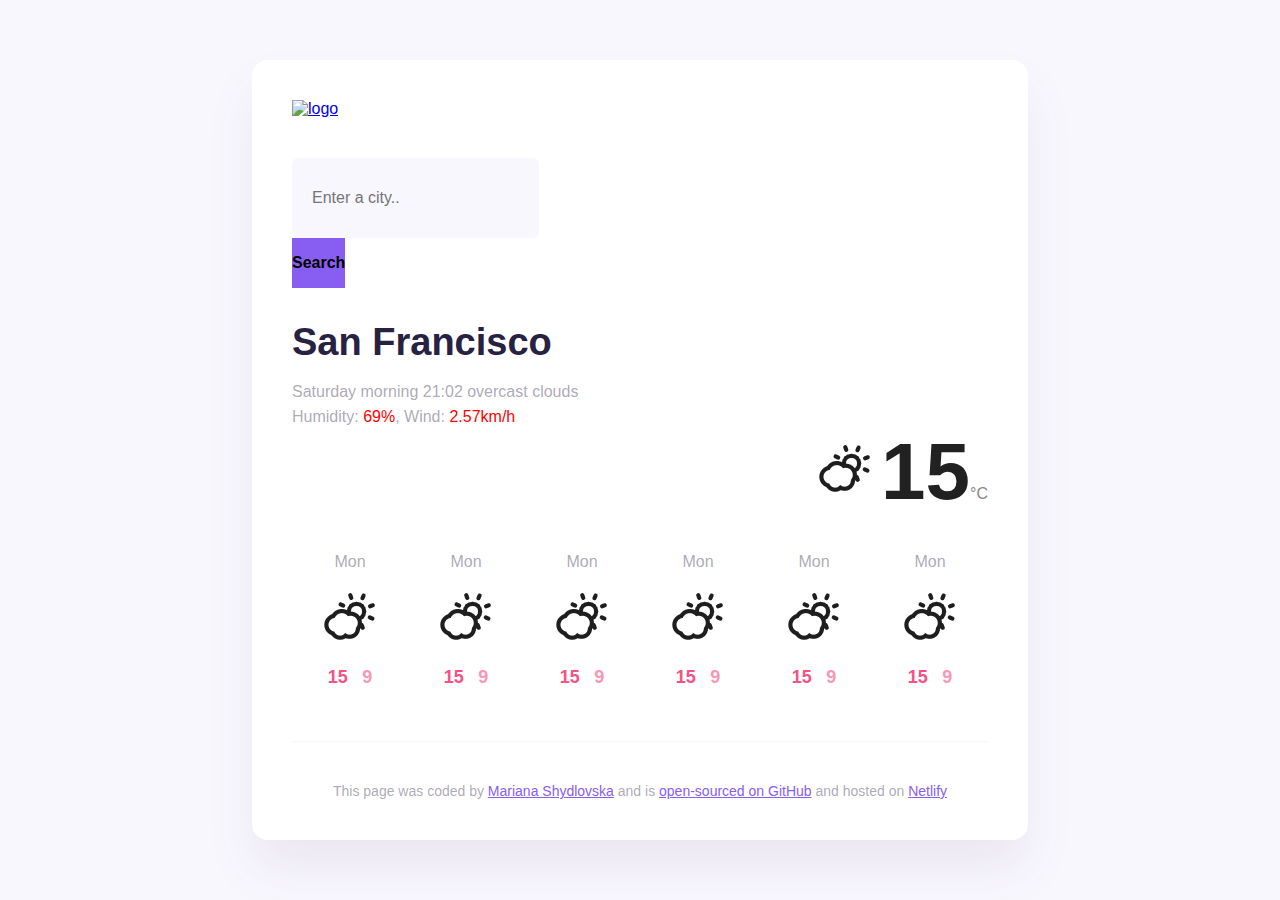
==== index.html @ 793f06bf "fix: capitalize description" ====
<!DOCTYPE html>
<html lang="en">
<head>
	<meta charset="UTF-8">
	<meta http-equiv="X-UA-Compatible" content="IE=edge">
	<meta name="viewport" content="width=device-width, initial-scale=1.0">
	<title>Check weather</title>
	<link href="https://cdn.jsdelivr.net/npm/bootstrap@5.3.0-alpha1/dist/css/bootstrap.min.css" rel="stylesheet" integrity="sha384-GLhlTQ8iRABdZLl6O3oVMWSktQOp6b7In1Zl3/Jr59b6EGGoI1aFkw7cmDA6j6gD" crossorigin="anonymous">
	<link rel="stylesheet" href="src/style.css">
	<script src="https://unpkg.com/axios@1.1.2/dist/axios.min.js"></script>
</head>
<body>
	<div class="app">
		<div class="container">
			<div class="weather-app">
				<div><a href="https://www.shecodes.io/"><img src="https://www.shecodes.io/assets/branding/logo-shecodes-f9fa0540d113c086f61eb6e89466c0cbd24a42163b6a96d4b01da078803f53ee.png" alt="logo" width="150"></a></div>
				<form action="submit" class="search">
					<div class="row">
						<div class="col-9">
							<input type="text" placeholder="Enter a city.." class="form-control search-input search__input" id="search-input">
						</div>
						<div class="col-3 button-container">
							<input type="submit" class="btn btn-primary w-100 search__button" value="Search" id="search-button">
						</div>
					</div>
				</form>
				<div class="main">
					<div class="row main__left">
						<div class="col-6 ">
						<h1 class="main__city-name">San Francisco</h1>
						<ul class="main__properties">
							<li>Saturday morning 21:02 <span id="sky">overcast clouds</span></li>
							<li>Humidity: <span class="red"><span id="humidity">69</span>%</span>, Wind: <spam class="red"><span id="wind">2.57</span>km/h</spam></li>
						</ul>
						</div>
						<div class="col-6 main__right">
							<span class="main__logo"><img src="/src/img/download.png" alt="sun"></span>
							<span class=""><span class="main__temperature" id="current-temperature">15</span>°C</span>
						</div>
					</div>
				</div>
				<div class="forecast">
					<div class="forecast__flex">
						<div class="forecast__item">
							<div class="forecast__day">
								Mon
							</div>
							<img src="/src/img/download.png" alt="icon" class="forecast__logo">
							<div class="forecast__temperature">
								<span class="forecast__max-temp">15</span>
								<span class="forecast__min-temp">9</span>
							</div>
						</div>
						<div class="col">
							<div class="forecast__day">
								Mon
							</div>
							<img src="/src/img/download.png" alt="icon" class="forecast__logo">
							<div class="forecast__temperature">
								<span class="forecast__max-temp">15</span>
								<span class="forecast__min-temp">9</span>
							</div>
						</div>
						<div class="col">
							<div class="forecast__day">
								Mon
							</div>
							<img src="/src/img/download.png" alt="icon" class="forecast__logo">
							<div class="forecast__temperature">
								<span class="forecast__max-temp">15</span>
								<span class="forecast__min-temp">9</span>
							</div>
						</div>
						<div class="col">
							<div class="forecast__day">
								Mon
							</div>
							<img src="/src/img/download.png" alt="icon" class="forecast__logo">
							<div class="forecast__temperature">
								<span class="forecast__max-temp">15</span>
								<span class="forecast__min-temp">9</span>
							</div>
						</div>
						<div class="col">
							<div class="forecast__day">
								Mon
							</div>
							<img src="/src/img/download.png" alt="icon" class="forecast__logo">
							<div class="forecast__temperature">
								<span class="forecast__max-temp">15</span>
								<span class="forecast__min-temp">9</span>
							</div>
						</div>
						<div class="col">
							<div class="forecast__day">
								Mon
							</div>
							<img src="/src/img/download.png" alt="icon" class="forecast__logo">
							<div class="forecast__temperature">
								<span class="forecast__max-temp">15</span>
								<span class="forecast__min-temp">9</span>
							</div>
						</div>
					</div>
				</div>
				<footer>
					<div class="weather-footer">
						This page was coded by
						<a href="https://www.linkedin.com/in/mariana-shy">Mariana Shydlovska</a>
						and is
						<a href="https://github.com/MarianaShy/Weather-App-7">open-sourced on GitHub</a>
						and hosted on <a href="https://64307c6b2a64ab2b871bf6d4--elegant-lebkuchen-bdbf1b.netlify.app/">Netlify</a>
					</div>
				</footer>
			</div>
		</div>
	</div>
	<script src="src/index.js"></script>
</body>
</html>
---- src/style.css ----
html{
	scroll-behavior: smooth;
	background-color: #F9F7FE;
}
body{
	background-color: #F9F7FE;
	
}
.container{
	margin: 40px auto;
	padding: 0 12px 0 12px;

}
.weather-app{
	border-radius: 16px;
	box-shadow: 0 30px 50px rgba(65,50,100,.08);
	color: #878787;
	font-family: Cerebri-Sans,Helvetica,Arial,sans-serif;
	padding: 40px;
	background-color: #fff;
	
}
.app{
	margin: 60px auto;
	max-width: 800px;

}
.search{
	margin-top: 40px;
	margin-bottom: 30px;
}
.search__input{
	background: #f9f7fe;
	border: none;
	border-radius: 6px;
	color: #D9D5DC;
	display: inline-block;
	font-size: 16px;
	height: 50px;
	line-height: 20px;
	padding: 15px 20px;
}
.search__button{
	background: #885df1;
    border: none;
    font-size: 16px;
    font-weight: 700;
    height: 50px;
	 padding: 0;
}
.button-container{
	padding: 0;
}
.main{
	padding: 0;
}
.weather-forecast{
	padding: 0 0 0 50px;
	margin: 40px 0;
}
.main__city-name {    
	color: #272142;
	font-size: 38px;
	font-weight: 700;
	line-height: 48px;
	margin: 20px 0 10px;
}
.main__properties {
	color: #878787;
	font-family: Cerebri-Sans,Helvetica,Arial,sans-serif;
	padding: 0;
	color: rgba(39,33,66,.4);
	font-size: 16px;
	font-weight: 500;
	line-height: 20px;
	list-style: none;
	margin-bottom: 5px;
}
ul{
		display: block;
		list-style-type: none;
		
   }
li{
	margin-bottom: 5px;
}
li::first-letter{
	text-transform: capitalize;

}
.weather-logo{
	width: 52px;
	margin: 10px 0;
}
.red{
	color: red;
}
.main__temperature{
	color: #212121;
	font-size: 80px;
	font-weight: 400;
	font-weight: 700;
	line-height: 1;
	margin-left: 10px;
}
.main__right{
	display: flex;
	align-items: center;
	justify-content: flex-end;
	
}
.forecast{
	border-bottom: 1px solid #f9f7fe;
	margin: 40px 0;
	padding-bottom: 50px;
	text-align: center;
}
.forecast__flex{
	display: flex;
	align-items: center;
	justify-content: space-around;
}
.forecast__day{
	color: rgba(39,33,66,.4);
	font-size: 16px;
	line-height: 20px;
	text-align: center;
}
.forecast__logo{
	display: block;
	margin: 20px auto;
}
.forecast__max-temp{
	color: #f65282;
	font-size: 18px;
	font-style: normal;
	font-weight: 700;
	line-height: 1.5;
}
.forecast__min-temp{
	color: #f65282;
	font-size: 18px;
	font-style: normal;
	font-weight: 700;
	line-height: 1.5;
	margin-left: 10px;
    opacity: .6;
}
.weather-footer{
	color: rgba(39,33,66,.4);
	font-size: 14px;
	line-height: 18px;
	margin-top: 40px;
	text-align: center;
}
.weather-footer a {
	color: #885df1;
}
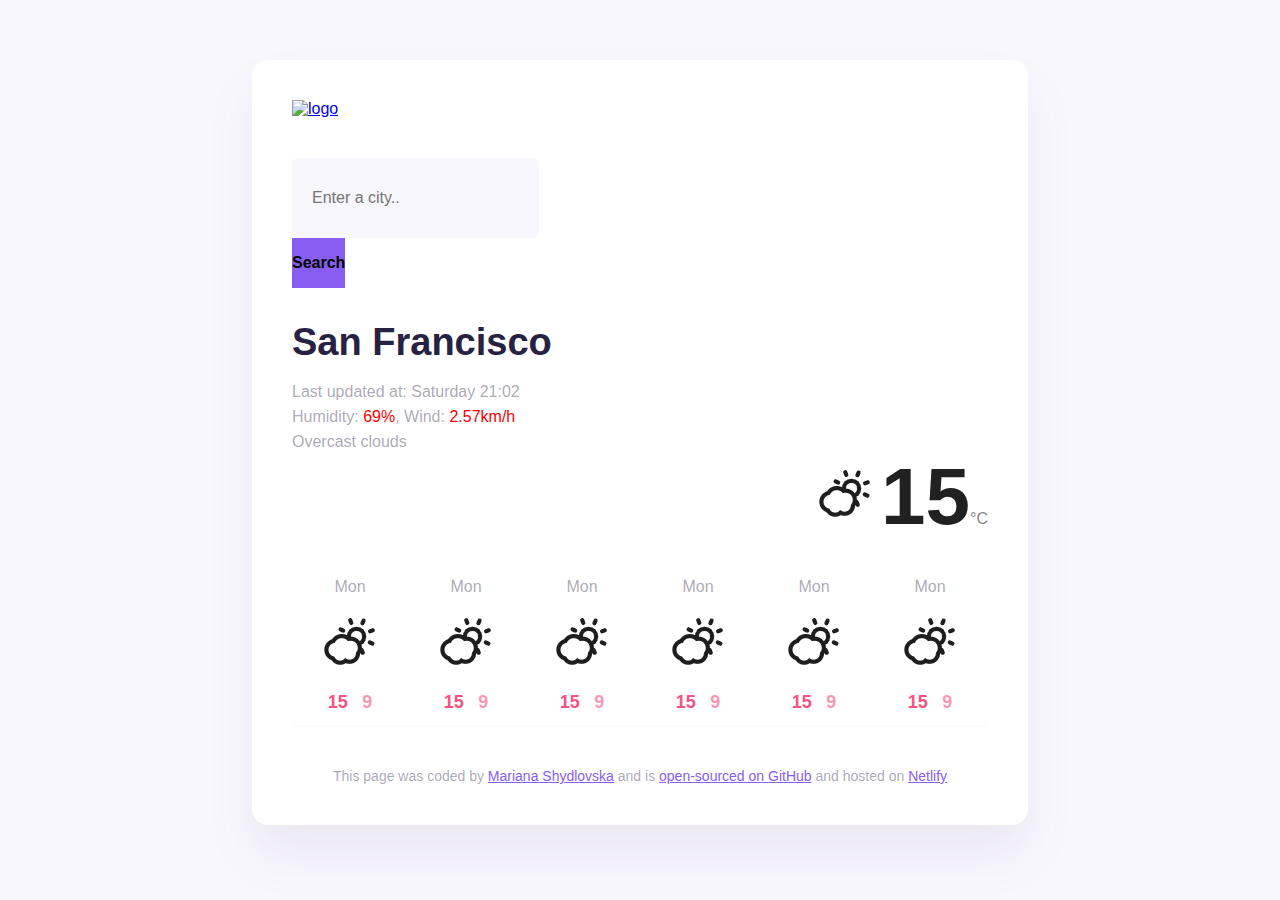
==== commit 710bfe90: "show: date" ====
--- a/index.html
+++ b/index.html
@@ -29,8 +29,9 @@
 						<div class="col-6 ">
 						<h1 class="main__city-name">San Francisco</h1>
 						<ul class="main__properties">
-							<li>Saturday morning 21:02 <span id="sky">overcast clouds</span></li>
+							<li>Last updated at: <span id="date">Saturday 21:02 </span></li>
 							<li>Humidity: <span class="red"><span id="humidity">69</span>%</span>, Wind: <spam class="red"><span id="wind">2.57</span>km/h</spam></li>
+							<li><span id="sky">overcast clouds</span></li>
 						</ul>
 						</div>
 						<div class="col-6 main__right">
--- a/src/style.css
+++ b/src/style.css
@@ -112,7 +112,7 @@
 .forecast{
 	border-bottom: 1px solid #f9f7fe;
 	margin: 40px 0;
-	padding-bottom: 50px;
+	padding-bottom: 10px;
 	text-align: center;
 }
 .forecast__flex{
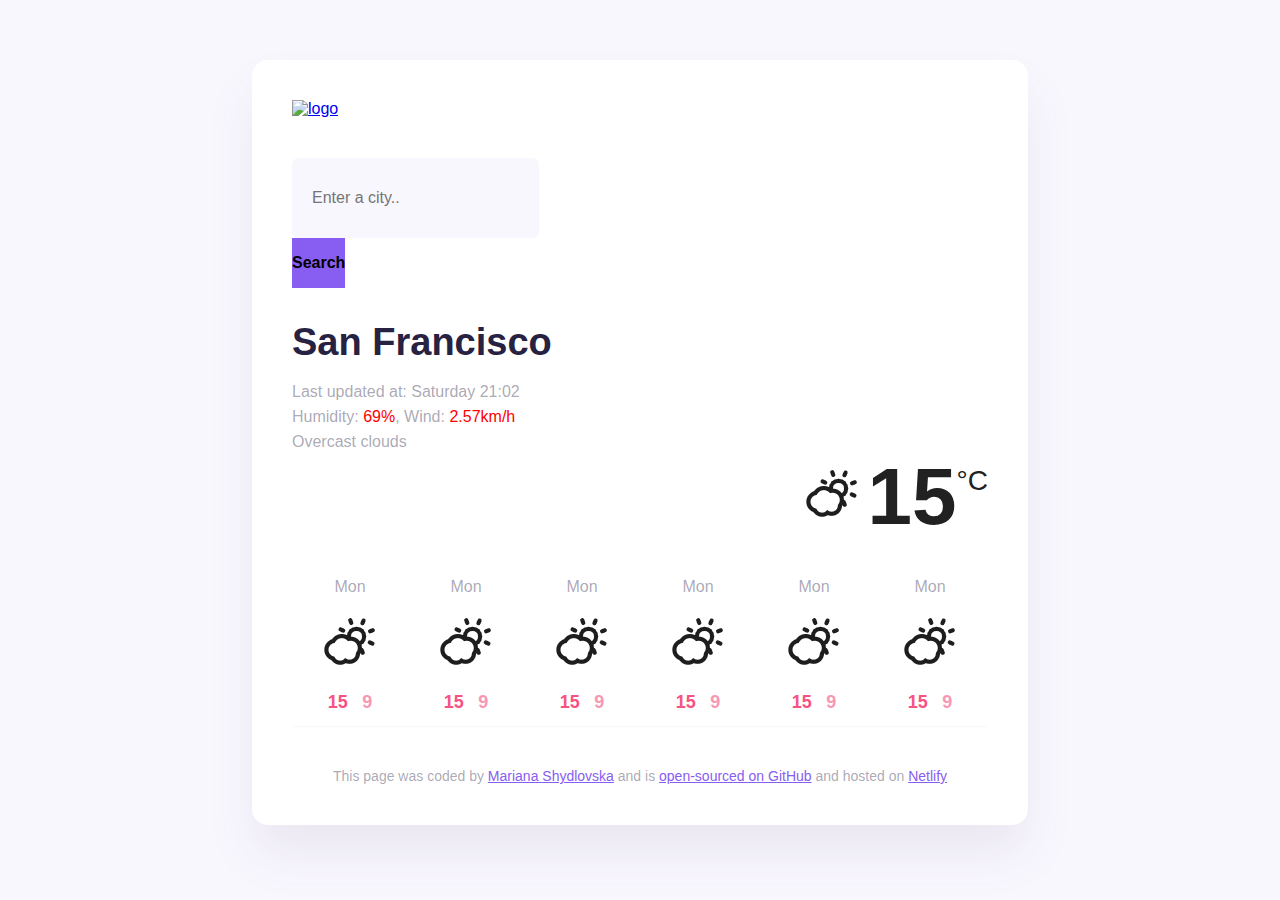
==== commit ca89ebaa: "fix: styles for units" ====
--- a/index.html
+++ b/index.html
@@ -35,8 +35,10 @@
 						</ul>
 						</div>
 						<div class="col-6 main__right">
-							<span class="main__logo"><img src="/src/img/download.png" alt="sun"></span>
-							<span class=""><span class="main__temperature" id="current-temperature">15</span>°C</span>
+							<div class="main__logo"><img src="/src/img/download.png" alt="sun"></div>
+							<div class="main__temperature" id="current-temperature">15</div>
+							<div class="units">°C</div>
+							
 						</div>
 					</div>
 				</div>
--- a/src/style.css
+++ b/src/style.css
@@ -106,8 +106,16 @@
 .main__right{
 	display: flex;
 	align-items: center;
-	justify-content: flex-end;
-	
+	justify-content: flex-end;	
+}
+.units{
+	color: #212121;
+	font-size: 28px;
+	font-weight: 400;
+	line-height: 36px;
+	line-height: 1;
+	position: relative;
+	top: -16px;
 }
 .forecast{
 	border-bottom: 1px solid #f9f7fe;
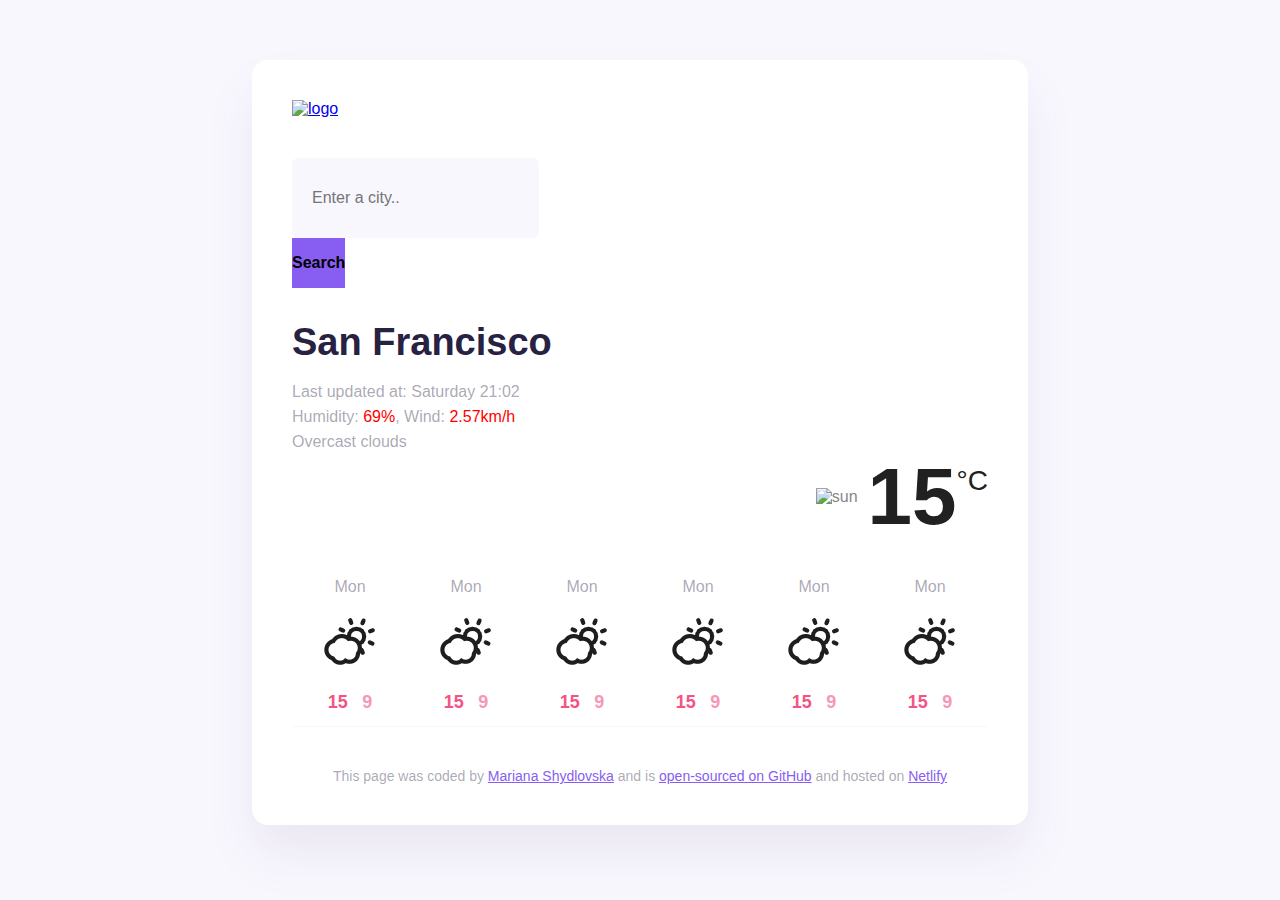
==== commit e73c909a: "show relevant icon" ====
--- a/index.html
+++ b/index.html
@@ -35,7 +35,7 @@
 						</ul>
 						</div>
 						<div class="col-6 main__right">
-							<div class="main__logo"><img src="/src/img/download.png" alt="sun"></div>
+							<div class="main__logo"><img src="#" alt="sun" id="main-icon"></div>
 							<div class="main__temperature" id="current-temperature">15</div>
 							<div class="units">°C</div>
 							
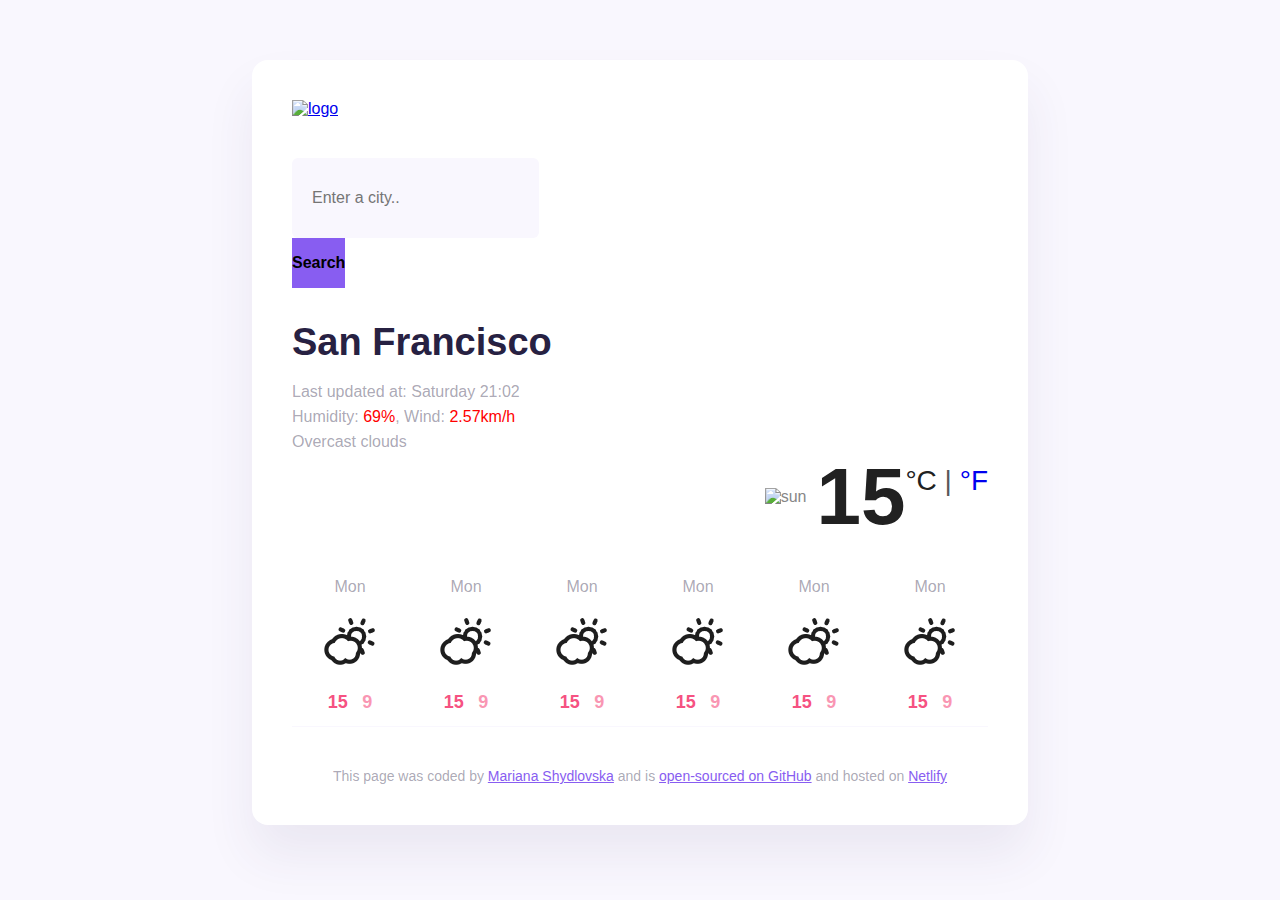
==== commit 6fc599e2: "implement: units conversion" ====
--- a/index.html
+++ b/index.html
@@ -36,8 +36,8 @@
 						</div>
 						<div class="col-6 main__right">
 							<div class="main__logo"><img src="#" alt="sun" id="main-icon"></div>
-							<div class="main__temperature" id="current-temperature">15</div>
-							<div class="units">°C</div>
+							<div class="main__temperature" id="main-temperature">15</div>
+							<div class="units"><a href="#" id="celsius-link" class="active">°C</a> | <a href="#" id="fahrenheit-link" >°F</a></div>
 							
 						</div>
 					</div>
--- a/src/style.css
+++ b/src/style.css
@@ -109,13 +109,26 @@
 	justify-content: flex-end;	
 }
 .units{
-	color: #212121;
+	color: #212121c4;
 	font-size: 28px;
 	font-weight: 400;
 	line-height: 36px;
 	line-height: 1;
 	position: relative;
 	top: -16px;
+}
+.units a {
+	text-decoration: none;
+}
+.units a:hover {
+color: #885df1;
+}
+.main .active {
+	color: #212121;
+	cursor: default;
+}
+.main .active:hover {
+	color: #212121;
 }
 .forecast{
 	border-bottom: 1px solid #f9f7fe;
@@ -152,8 +165,9 @@
 	font-weight: 700;
 	line-height: 1.5;
 	margin-left: 10px;
-    opacity: .6;
+   opacity: .6;
 }
+
 .weather-footer{
 	color: rgba(39,33,66,.4);
 	font-size: 14px;
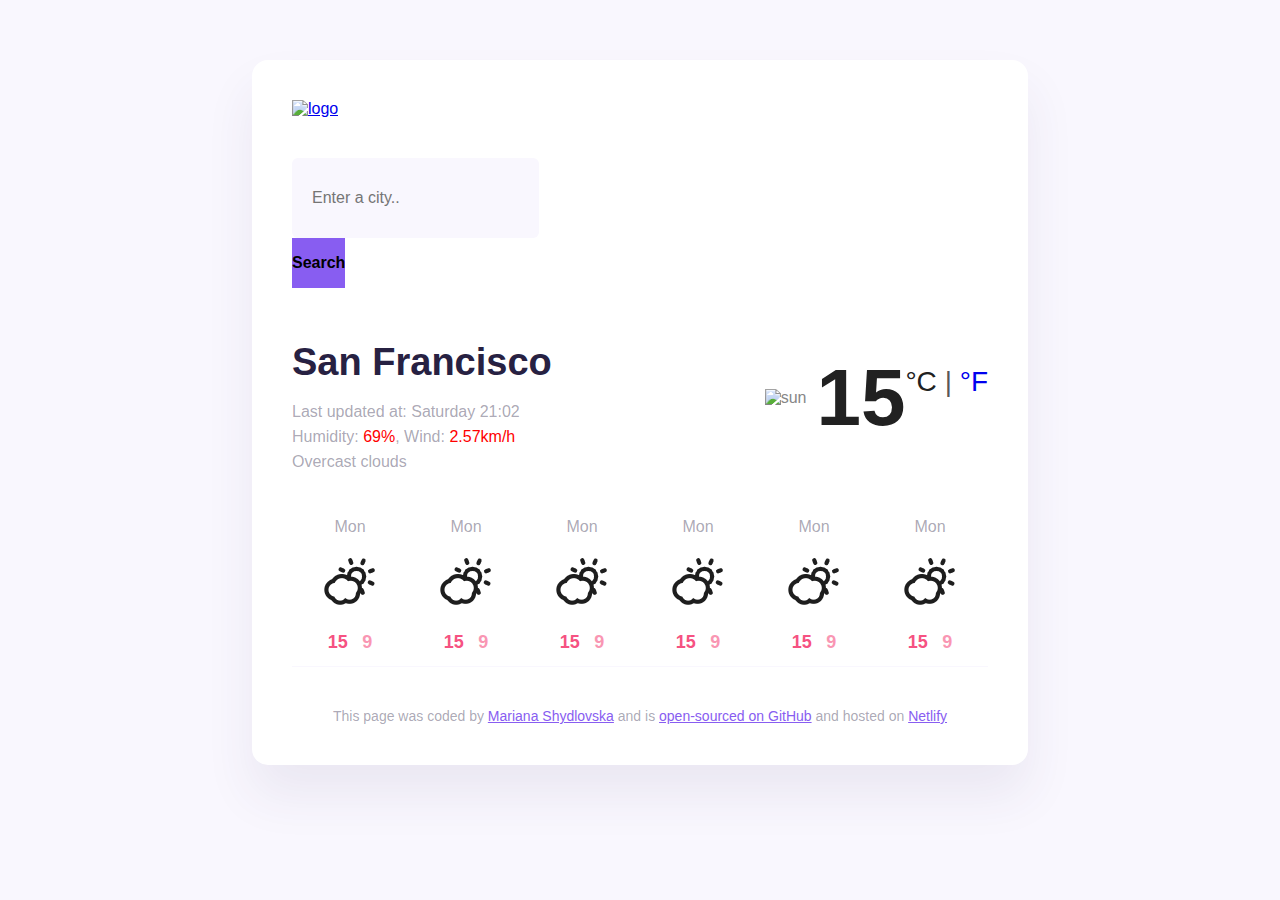
==== commit 1efb3984: "implement: adaptivity" ====
--- a/index.html
+++ b/index.html
@@ -13,7 +13,7 @@
 	<div class="app">
 		<div class="container">
 			<div class="weather-app">
-				<div><a href="https://www.shecodes.io/"><img src="https://www.shecodes.io/assets/branding/logo-shecodes-f9fa0540d113c086f61eb6e89466c0cbd24a42163b6a96d4b01da078803f53ee.png" alt="logo" width="150"></a></div>
+				<div ><a href="https://www.shecodes.io/"><img src="https://www.shecodes.io/assets/branding/logo-shecodes-f9fa0540d113c086f61eb6e89466c0cbd24a42163b6a96d4b01da078803f53ee.png" alt="logo" width="150" class="header-logo"></a></div>
 				<form action="submit" class="search">
 					<div class="row">
 						<div class="col-9">
@@ -25,20 +25,24 @@
 					</div>
 				</form>
 				<div class="main">
-					<div class="row main__left">
-						<div class="col-6 ">
-						<h1 class="main__city-name">San Francisco</h1>
-						<ul class="main__properties">
-							<li>Last updated at: <span id="date">Saturday 21:02 </span></li>
-							<li>Humidity: <span class="red"><span id="humidity">69</span>%</span>, Wind: <spam class="red"><span id="wind">2.57</span>km/h</spam></li>
-							<li><span id="sky">overcast clouds</span></li>
-						</ul>
+					<div class="main__flex">
+						<div class=" main__left">
+							<div class="main__flex-left">
+							<h1 class="main__city-name">San Francisco</h1>
+							<ul class="main__properties">
+								<li>Last updated at: <span id="date">Saturday 21:02 </span></li>
+								<li>Humidity: <span class="red"><span id="humidity">69</span>%</span>, Wind: <spam class="red"><span id="wind">2.57</span>km/h</spam></li>
+								<li><span id="sky">overcast clouds</span></li>
+							</ul>
+							</div>
 						</div>
-						<div class="col-6 main__right">
-							<div class="main__logo"><img src="#" alt="sun" id="main-icon"></div>
-							<div class="main__temperature" id="main-temperature">15</div>
-							<div class="units"><a href="#" id="celsius-link" class="active">°C</a> | <a href="#" id="fahrenheit-link" >°F</a></div>
-							
+						<div class="main__right">
+							<div class="main__flex-right">
+								<div class="main__logo"><img src="#" alt="sun" id="main-icon"></div>
+								<div class="main__temperature" id="main-temperature">15</div>
+								<div class="units"><a href="#" id="celsius-link" class="active">°C</a> <span class="main-line">|</span> <a href="#" id="fahrenheit-link" >°F</a></div>
+					
+							</div>
 						</div>
 					</div>
 				</div>
--- a/src/style.css
+++ b/src/style.css
@@ -54,6 +54,12 @@
 .main{
 	padding: 0;
 }
+.main__flex{
+	display: flex;
+	justify-content: space-between;
+	align-items: center;
+	flex-wrap: wrap;
+}
 .weather-forecast{
 	padding: 0 0 0 50px;
 	margin: 40px 0;
@@ -103,7 +109,7 @@
 	line-height: 1;
 	margin-left: 10px;
 }
-.main__right{
+.main__flex-right{
 	display: flex;
 	align-items: center;
 	justify-content: flex-end;	
@@ -177,4 +183,22 @@
 }
 .weather-footer a {
 	color: #885df1;
+}
+
+@media (max-width:767px) {
+	.weather-app{min-width: 382px;
+	}
+	.header-logo{
+		display: block;
+		margin: 0 auto;
+	}
+	.main__flex{
+		justify-content: center;
+	}
+	.main {
+		text-align: center;
+	}
+	.forecast__min-temp{
+		display: none;
+	}
 }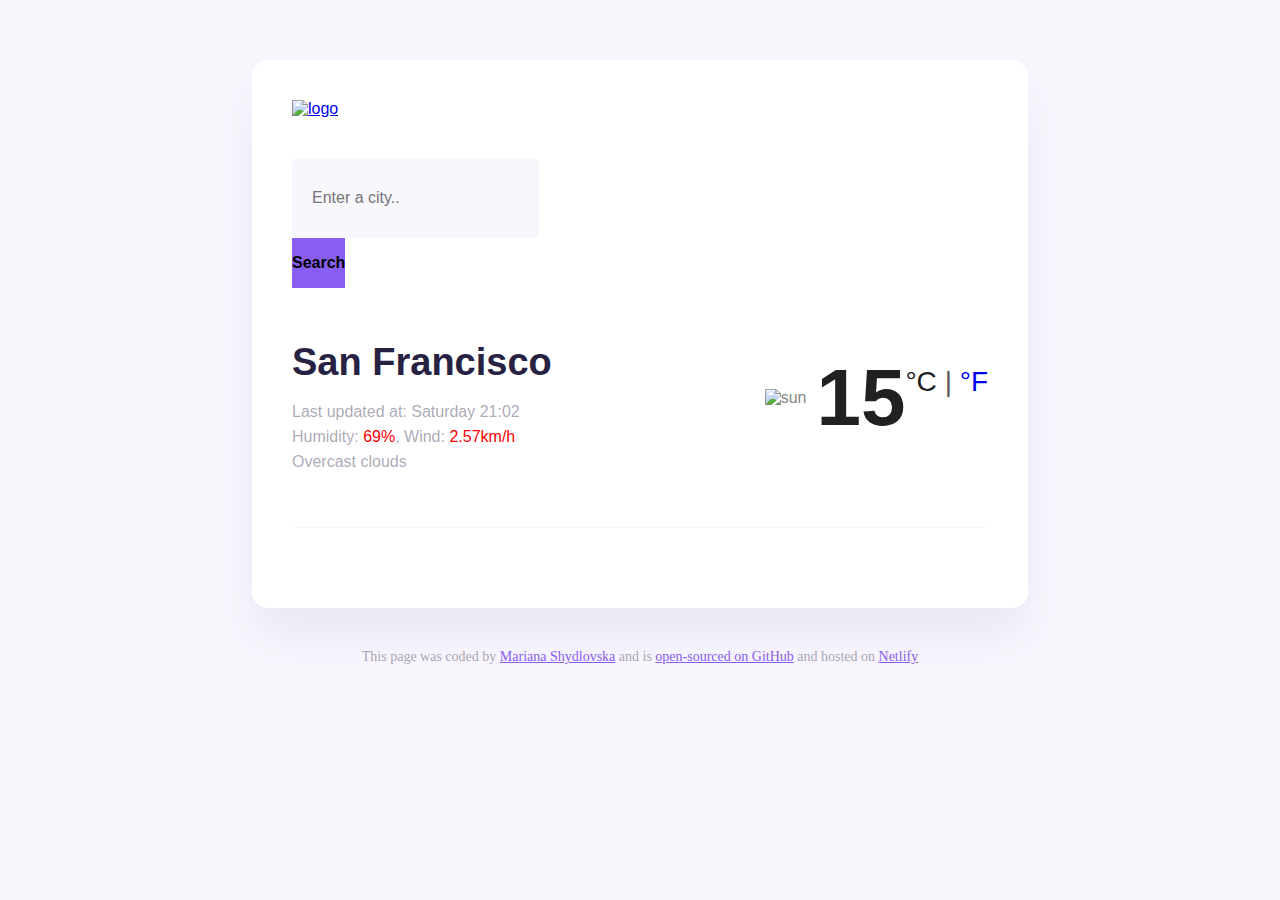
==== commit 99f45f49: "add: forecast js" ====
--- a/index.html
+++ b/index.html
@@ -47,66 +47,8 @@
 					</div>
 				</div>
 				<div class="forecast">
-					<div class="forecast__flex">
-						<div class="forecast__item">
-							<div class="forecast__day">
-								Mon
-							</div>
-							<img src="/src/img/download.png" alt="icon" class="forecast__logo">
-							<div class="forecast__temperature">
-								<span class="forecast__max-temp">15</span>
-								<span class="forecast__min-temp">9</span>
-							</div>
-						</div>
-						<div class="col">
-							<div class="forecast__day">
-								Mon
-							</div>
-							<img src="/src/img/download.png" alt="icon" class="forecast__logo">
-							<div class="forecast__temperature">
-								<span class="forecast__max-temp">15</span>
-								<span class="forecast__min-temp">9</span>
-							</div>
-						</div>
-						<div class="col">
-							<div class="forecast__day">
-								Mon
-							</div>
-							<img src="/src/img/download.png" alt="icon" class="forecast__logo">
-							<div class="forecast__temperature">
-								<span class="forecast__max-temp">15</span>
-								<span class="forecast__min-temp">9</span>
-							</div>
-						</div>
-						<div class="col">
-							<div class="forecast__day">
-								Mon
-							</div>
-							<img src="/src/img/download.png" alt="icon" class="forecast__logo">
-							<div class="forecast__temperature">
-								<span class="forecast__max-temp">15</span>
-								<span class="forecast__min-temp">9</span>
-							</div>
-						</div>
-						<div class="col">
-							<div class="forecast__day">
-								Mon
-							</div>
-							<img src="/src/img/download.png" alt="icon" class="forecast__logo">
-							<div class="forecast__temperature">
-								<span class="forecast__max-temp">15</span>
-								<span class="forecast__min-temp">9</span>
-							</div>
-						</div>
-						<div class="col">
-							<div class="forecast__day">
-								Mon
-							</div>
-							<img src="/src/img/download.png" alt="icon" class="forecast__logo">
-							<div class="forecast__temperature">
-								<span class="forecast__max-temp">15</span>
-								<span class="forecast__min-temp">9</span>
-							</div>
+					<div class="forecast__flex " id="forecast-item">
+						
 						</div>
 					</div>
 				</div>
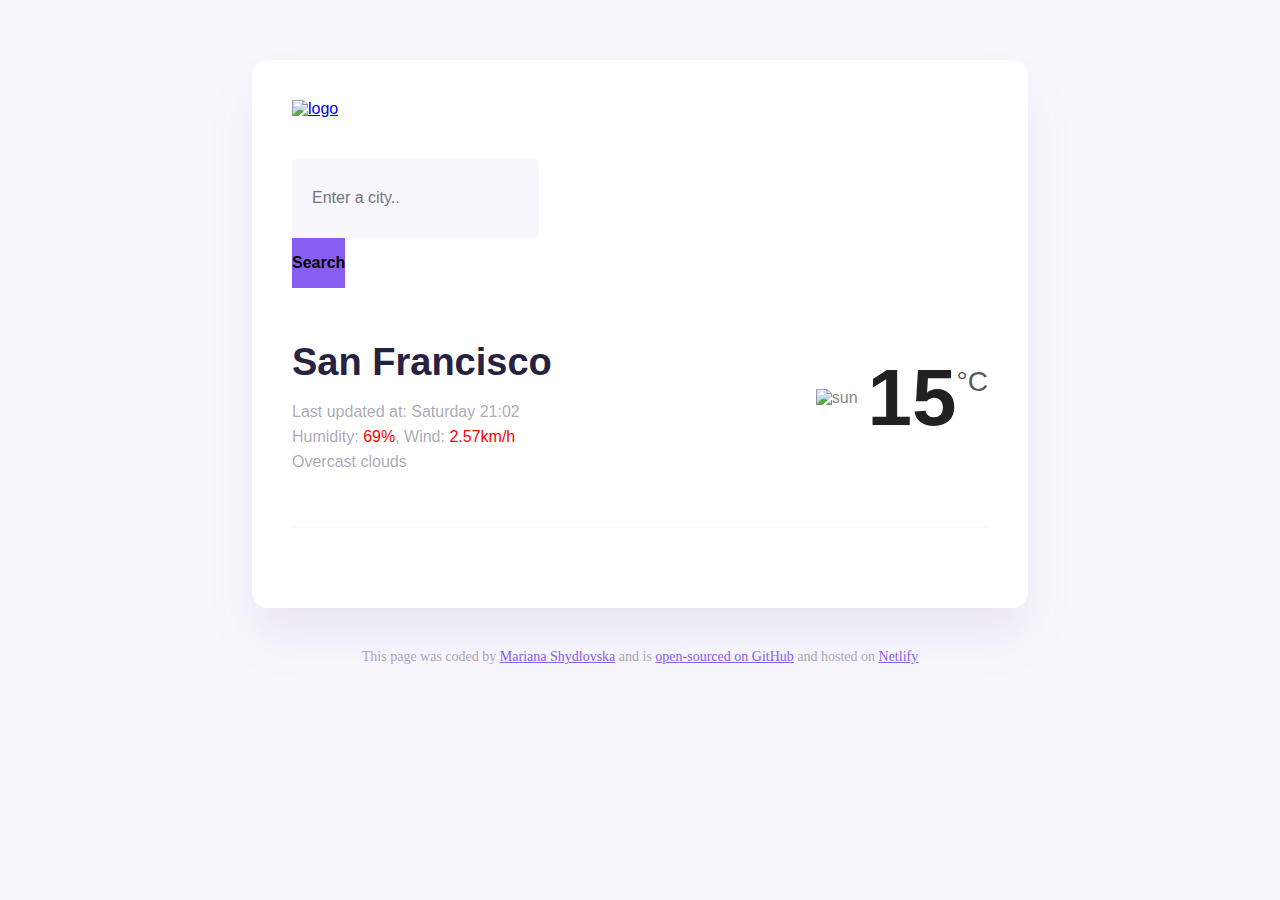
==== commit ccc58803: "remove: units convertor" ====
--- a/index.html
+++ b/index.html
@@ -40,7 +40,7 @@
 							<div class="main__flex-right">
 								<div class="main__logo"><img src="#" alt="sun" id="main-icon"></div>
 								<div class="main__temperature" id="main-temperature">15</div>
-								<div class="units"><a href="#" id="celsius-link" class="active">°C</a> <span class="main-line">|</span> <a href="#" id="fahrenheit-link" >°F</a></div>
+								<div class="units">°C</div>
 					
 							</div>
 						</div>
--- a/src/style.css
+++ b/src/style.css
@@ -123,12 +123,7 @@
 	position: relative;
 	top: -16px;
 }
-.units a {
-	text-decoration: none;
-}
-.units a:hover {
-color: #885df1;
-}
+
 .main .active {
 	color: #212121;
 	cursor: default;
